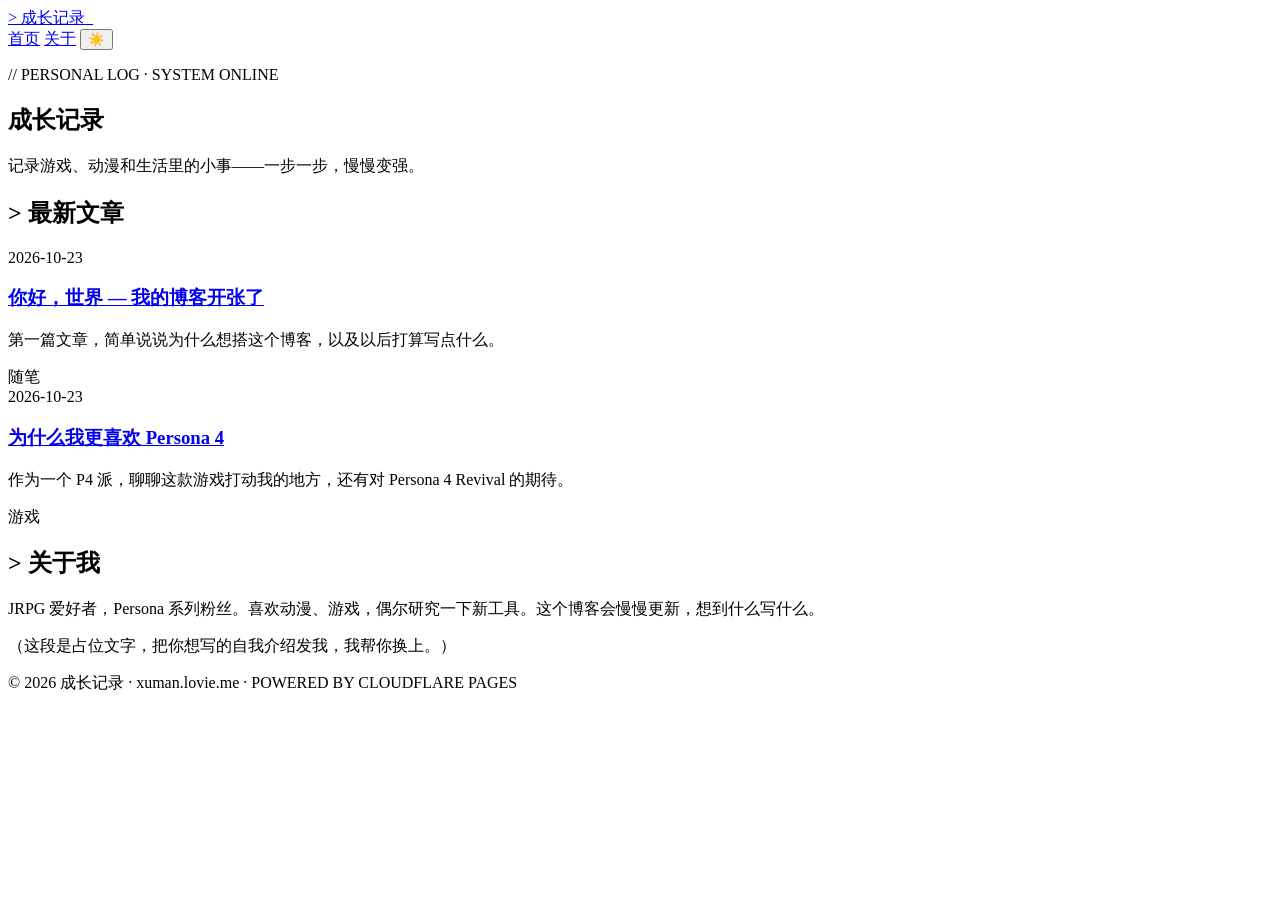
==== index.html @ 73f1b1ef "Add initial HTML structure for the site" ====
<!DOCTYPE html>
<html lang="zh-CN">
<head>
<meta charset="UTF-8">
<meta name="viewport" content="width=device-width, initial-scale=1.0">
<title>成长记录</title>
<meta name="description" content="成长记录 — 游戏、动漫与生活记录">
<link rel="stylesheet" href="style.css">
</head>
<body>
<div class="scanlines"></div>
<header class="site-header">
  <a class="logo" href="index.html">&gt; 成长记录<span class="cursor">_</span></a>
  <nav>
    <a href="index.html" class="active">首页</a>
    <a href="#about">关于</a>
    <button id="theme-toggle" aria-label="切换深浅色">☀️</button>
  </nav>
</header>

<main>
  <section class="hero">
    <p class="hero-kicker">// PERSONAL LOG · SYSTEM ONLINE</p>
    <h1 class="glitch">成长记录</h1>
    <p class="hero-sub">记录游戏、动漫和生活里的小事——一步一步，慢慢变强。</p>
  </section>

  <section class="post-list">
    <h2 class="section-title">&gt; 最新文章</h2>

    <article class="post-card">
      <time datetime="2026-10-23">2026-10-23</time>
      <h3><a href="posts/hello-world.html">你好，世界 — 我的博客开张了</a></h3>
      <p>第一篇文章，简单说说为什么想搭这个博客，以及以后打算写点什么。</p>
      <span class="tag">随笔</span>
    </article>

    <article class="post-card">
      <time datetime="2026-10-23">2026-10-23</time>
      <h3><a href="posts/persona4.html">为什么我更喜欢 Persona 4</a></h3>
      <p>作为一个 P4 派，聊聊这款游戏打动我的地方，还有对 Persona 4 Revival 的期待。</p>
      <span class="tag">游戏</span>
    </article>
  </section>

  <section id="about" class="about">
    <h2 class="section-title">&gt; 关于我</h2>
    <p>JRPG 爱好者，Persona 系列粉丝。喜欢动漫、游戏，偶尔研究一下新工具。这个博客会慢慢更新，想到什么写什么。</p>
    <p class="about-note">（这段是占位文字，把你想写的自我介绍发我，我帮你换上。）</p>
  </section>
</main>

<footer>
  <p>© 2026 成长记录 · xuman.lovie.me · POWERED BY CLOUDFLARE PAGES</p>
</footer>

<script>
  const btn = document.getElementById('theme-toggle');
  const saved = localStorage.getItem('theme');
  if (saved === 'light') { document.body.classList.add('light'); btn.textContent = '🌙'; }
  btn.addEventListener('click', () => {
    const light = document.body.classList.toggle('light');
    localStorage.setItem('theme', light ? 'light' : 'dark');
    btn.textContent = light ? '🌙' : '☀️';
  });
</script>
</body>
</html>
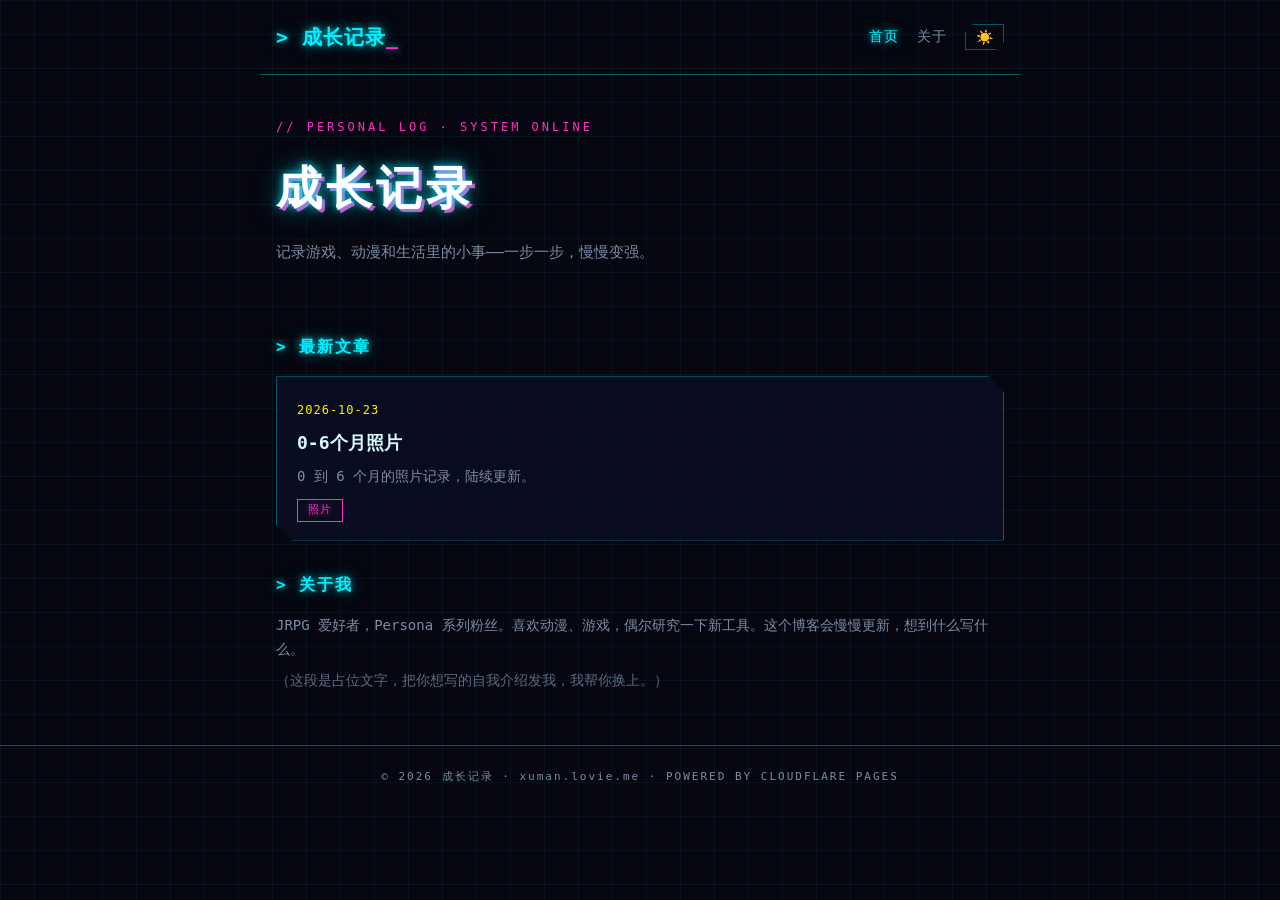
==== commit e67e5bb4: "Update index.html: replace post cards with 0-6 months photo card" ====
--- a/index.html
+++ b/index.html
@@ -1,68 +1,61 @@
 <!DOCTYPE html>
 <html lang="zh-CN">
 <head>
-<meta charset="UTF-8">
-<meta name="viewport" content="width=device-width, initial-scale=1.0">
-<title>成长记录</title>
-<meta name="description" content="成长记录 — 游戏、动漫与生活记录">
-<link rel="stylesheet" href="style.css">
+  <meta charset="UTF-8">
+  <meta name="viewport" content="width=device-width, initial-scale=1.0">
+  <title>成长记录</title>
+  <meta name="description" content="成长记录 — 游戏、动漫与生活记录">
+  <link rel="stylesheet" href="style.css">
 </head>
 <body>
-<div class="scanlines"></div>
-<header class="site-header">
-  <a class="logo" href="index.html">&gt; 成长记录<span class="cursor">_</span></a>
-  <nav>
-    <a href="index.html" class="active">首页</a>
-    <a href="#about">关于</a>
-    <button id="theme-toggle" aria-label="切换深浅色">☀️</button>
-  </nav>
-</header>
+  <div class="scanlines"></div>
+  <header class="site-header">
+    <a class="logo" href="index.html">&gt; 成长记录<span class="cursor">_</span></a>
+    <nav>
+      <a href="index.html" class="active">首页</a>
+      <a href="#about">关于</a>
+      <button id="theme-toggle" aria-label="切换深浅色">☀️</button>
+    </nav>
+  </header>
 
-<main>
-  <section class="hero">
-    <p class="hero-kicker">// PERSONAL LOG · SYSTEM ONLINE</p>
-    <h1 class="glitch">成长记录</h1>
-    <p class="hero-sub">记录游戏、动漫和生活里的小事——一步一步，慢慢变强。</p>
-  </section>
+  <main>
+    <section class="hero">
+      <p class="hero-kicker">// PERSONAL LOG · SYSTEM ONLINE</p>
+      <h1 class="glitch">成长记录</h1>
+      <p class="hero-sub">记录游戏、动漫和生活里的小事——一步一步，慢慢变强。</p>
+    </section>
 
-  <section class="post-list">
-    <h2 class="section-title">&gt; 最新文章</h2>
+    <section class="post-list">
+      <h2 class="section-title">&gt; 最新文章</h2>
 
-    <article class="post-card">
-      <time datetime="2026-10-23">2026-10-23</time>
-      <h3><a href="posts/hello-world.html">你好，世界 — 我的博客开张了</a></h3>
-      <p>第一篇文章，简单说说为什么想搭这个博客，以及以后打算写点什么。</p>
-      <span class="tag">随笔</span>
-    </article>
+      <article class="post-card">
+        <time datetime="2026-10-23">2026-10-23</time>
+        <h3><a href="posts/photos-0-6-months.html">0-6个月照片</a></h3>
+        <p>0 到 6 个月的照片记录，陆续更新。</p>
+        <span class="tag">照片</span>
+      </article>
+    </section>
 
-    <article class="post-card">
-      <time datetime="2026-10-23">2026-10-23</time>
-      <h3><a href="posts/persona4.html">为什么我更喜欢 Persona 4</a></h3>
-      <p>作为一个 P4 派，聊聊这款游戏打动我的地方，还有对 Persona 4 Revival 的期待。</p>
-      <span class="tag">游戏</span>
-    </article>
-  </section>
+    <section id="about" class="about">
+      <h2 class="section-title">&gt; 关于我</h2>
+      <p>JRPG 爱好者，Persona 系列粉丝。喜欢动漫、游戏，偶尔研究一下新工具。这个博客会慢慢更新，想到什么写什么。</p>
+      <p class="about-note">（这段是占位文字，把你想写的自我介绍发我，我帮你换上。）</p>
+    </section>
+  </main>
 
-  <section id="about" class="about">
-    <h2 class="section-title">&gt; 关于我</h2>
-    <p>JRPG 爱好者，Persona 系列粉丝。喜欢动漫、游戏，偶尔研究一下新工具。这个博客会慢慢更新，想到什么写什么。</p>
-    <p class="about-note">（这段是占位文字，把你想写的自我介绍发我，我帮你换上。）</p>
-  </section>
-</main>
+  <footer>
+    <p>© 2026 成长记录 · xuman.lovie.me · POWERED BY CLOUDFLARE PAGES</p>
+  </footer>
 
-<footer>
-  <p>© 2026 成长记录 · xuman.lovie.me · POWERED BY CLOUDFLARE PAGES</p>
-</footer>
-
-<script>
-  const btn = document.getElementById('theme-toggle');
-  const saved = localStorage.getItem('theme');
-  if (saved === 'light') { document.body.classList.add('light'); btn.textContent = '🌙'; }
-  btn.addEventListener('click', () => {
-    const light = document.body.classList.toggle('light');
-    localStorage.setItem('theme', light ? 'light' : 'dark');
-    btn.textContent = light ? '🌙' : '☀️';
-  });
-</script>
+  <script>
+    const btn = document.getElementById('theme-toggle');
+    const saved = localStorage.getItem('theme');
+    if (saved === 'light') { document.body.classList.add('light'); btn.textContent = '🌙'; }
+    btn.addEventListener('click', () => {
+      const light = document.body.classList.toggle('light');
+      localStorage.setItem('theme', light ? 'light' : 'dark');
+      btn.textContent = light ? '🌙' : '☀️';
+    });
+  </script>
 </body>
 </html>
--- a/style.css
+++ b/style.css
@@ -0,0 +1,103 @@
+/* ===== 赛博风 · Cyberpunk ===== */
+:root {
+  --bg: #05060f;
+  --bg-grid: rgba(0, 240, 255, .05);
+  --text: #d7f9ff;
+  --muted: #7d8aa5;
+  --card: rgba(10, 14, 34, .85);
+  --border: rgba(0, 240, 255, .35);
+  --neon: #00f0ff;      /* 青蓝霓虹 */
+  --neon2: #ff2ec4;     /* 品红霓虹 */
+  --accent: #fcee0a;    /* 赛博黄 */
+  --glow: 0 0 6px rgba(0,240,255,.8), 0 0 18px rgba(0,240,255,.35);
+}
+body.light {
+  --bg: #e8ecf8;
+  --bg-grid: rgba(255, 46, 196, .06);
+  --text: #12142b;
+  --muted: #5a6480;
+  --card: rgba(255, 255, 255, .9);
+  --border: rgba(255, 46, 196, .4);
+  --glow: 0 0 6px rgba(255,46,196,.45);
+}
+* { box-sizing: border-box; margin: 0; padding: 0; }
+body {
+  font-family: "JetBrains Mono", "SF Mono", Consolas, "PingFang SC", "Microsoft YaHei", "Noto Sans SC", monospace, sans-serif;
+  background:
+    linear-gradient(var(--bg-grid) 1px, transparent 1px),
+    linear-gradient(90deg, var(--bg-grid) 1px, transparent 1px),
+    var(--bg);
+  background-size: 34px 34px, 34px 34px, auto;
+  color: var(--text);
+  line-height: 1.7;
+  min-height: 100vh;
+}
+.scanlines {
+  pointer-events: none; position: fixed; inset: 0; z-index: 50;
+  background: repeating-linear-gradient(0deg, rgba(255,255,255,.025) 0 1px, transparent 1px 3px);
+  mix-blend-mode: overlay;
+}
+a { color: inherit; text-decoration: none; }
+.site-header {
+  max-width: 760px; margin: 0 auto; padding: 20px 16px;
+  display: flex; justify-content: space-between; align-items: center;
+  border-bottom: 1px solid var(--border);
+}
+.logo {
+  font-size: 20px; font-weight: 800; letter-spacing: 1px; color: var(--neon);
+  text-shadow: var(--glow);
+}
+.logo .cursor { color: var(--neon2); animation: blink 1.1s steps(1) infinite; }
+@keyframes blink { 50% { opacity: 0; } }
+nav { display: flex; gap: 18px; align-items: center; }
+nav a { color: var(--muted); font-size: 14px; text-transform: uppercase; letter-spacing: 1px; }
+nav a.active, nav a:hover { color: var(--neon); text-shadow: var(--glow); }
+#theme-toggle {
+  background: transparent; border: 1px solid var(--border); color: var(--text);
+  padding: 4px 10px; cursor: pointer; font-size: 14px;
+  clip-path: polygon(8px 0, 100% 0, 100% calc(100% - 8px), calc(100% - 8px) 100%, 0 100%, 0 8px);
+}
+main { max-width: 760px; margin: 0 auto; padding: 0 16px 44px; position: relative; }
+.hero { padding: 42px 0 38px; }
+.hero-kicker { color: var(--neon2); font-size: 12px; letter-spacing: 3px; margin-bottom: 12px; }
+.hero h1 {
+  font-size: 46px; font-weight: 900; letter-spacing: 4px; color: #fff;
+  text-shadow: 0 0 8px rgba(0,240,255,.9), 0 0 26px rgba(0,240,255,.5), 3px 3px 0 var(--neon2);
+}
+body.light .hero h1 { color: var(--text); text-shadow: 2px 2px 0 var(--neon), -2px -2px 0 rgba(255,46,196,.5); }
+.hero-sub { color: var(--muted); font-size: 15px; margin-top: 12px; }
+.section-title {
+  font-size: 16px; margin: 30px 0 16px; color: var(--neon); letter-spacing: 2px;
+  text-shadow: var(--glow);
+}
+.post-card {
+  background: var(--card); border: 1px solid var(--border); padding: 18px 20px; margin-bottom: 14px;
+  clip-path: polygon(0 0, calc(100% - 16px) 0, 100% 16px, 100% 100%, 16px 100%, 0 calc(100% - 16px));
+  transition: box-shadow .2s, border-color .2s, transform .2s;
+}
+.post-card:hover {
+  border-color: var(--neon); transform: translateX(4px);
+  box-shadow: -4px 0 0 var(--neon2), 0 0 18px rgba(0,240,255,.25);
+}
+.post-card time { color: var(--accent); font-size: 12px; letter-spacing: 1px; }
+.post-card h3 { font-size: 18px; margin: 6px 0; }
+.post-card h3 a:hover { color: var(--neon); text-shadow: var(--glow); }
+.post-card p { color: var(--muted); font-size: 14px; }
+.tag {
+  display: inline-block; margin-top: 10px; font-size: 11px; letter-spacing: 1px;
+  color: var(--neon2); border: 1px solid var(--neon2); padding: 1px 10px;
+  text-shadow: 0 0 6px rgba(255,46,196,.6);
+}
+.about p { color: var(--muted); font-size: 14px; margin-bottom: 8px; }
+.about-note { font-size: 12px; opacity: .75; }
+article.post { padding-top: 16px; }
+article.post h1 { font-size: 25px; margin: 8px 0 16px; color: #fff; text-shadow: 0 0 10px rgba(0,240,255,.6), 2px 2px 0 var(--neon2); }
+body.light article.post h1 { color: var(--text); }
+article.post time { color: var(--accent); font-size: 12px; letter-spacing: 1px; }
+article.post p { margin-bottom: 14px; font-size: 15px; }
+.back { color: var(--neon); font-size: 13px; letter-spacing: 1px; }
+footer {
+  border-top: 1px solid var(--border); color: var(--muted);
+  text-align: center; font-size: 11px; letter-spacing: 2px; padding: 22px 16px;
+}
+@media (max-width: 520px) { .hero h1 { font-size: 34px; } }
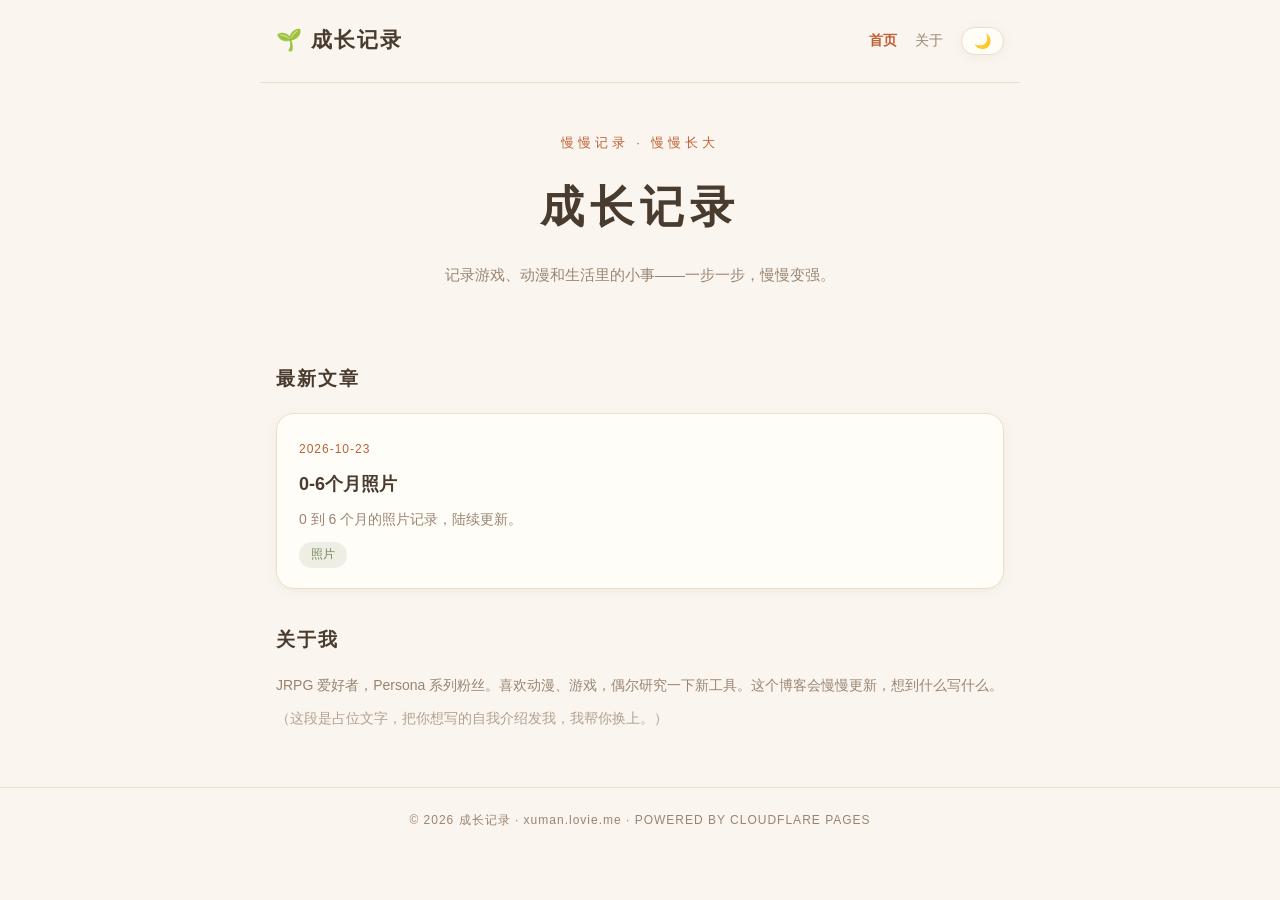
==== commit 5eb2f708: "换风格：赛博朋克改为温馨舒适（暖米白、陶土橘、圆角卡片、柔和阴影）" ====
--- a/index.html
+++ b/index.html
@@ -8,25 +8,24 @@
   <link rel="stylesheet" href="style.css">
 </head>
 <body>
-  <div class="scanlines"></div>
   <header class="site-header">
-    <a class="logo" href="index.html">&gt; 成长记录<span class="cursor">_</span></a>
+    <a class="logo" href="index.html">🌱 成长记录</a>
     <nav>
       <a href="index.html" class="active">首页</a>
       <a href="#about">关于</a>
-      <button id="theme-toggle" aria-label="切换深浅色">☀️</button>
+      <button id="theme-toggle" aria-label="切换深浅色">🌙</button>
     </nav>
   </header>
 
   <main>
     <section class="hero">
-      <p class="hero-kicker">// PERSONAL LOG · SYSTEM ONLINE</p>
-      <h1 class="glitch">成长记录</h1>
+      <p class="hero-kicker">慢慢记录 · 慢慢长大</p>
+      <h1>成长记录</h1>
       <p class="hero-sub">记录游戏、动漫和生活里的小事——一步一步，慢慢变强。</p>
     </section>
 
     <section class="post-list">
-      <h2 class="section-title">&gt; 最新文章</h2>
+      <h2 class="section-title">最新文章</h2>
 
       <article class="post-card">
         <time datetime="2026-10-23">2026-10-23</time>
@@ -37,7 +36,7 @@
     </section>
 
     <section id="about" class="about">
-      <h2 class="section-title">&gt; 关于我</h2>
+      <h2 class="section-title">关于我</h2>
       <p>JRPG 爱好者，Persona 系列粉丝。喜欢动漫、游戏，偶尔研究一下新工具。这个博客会慢慢更新，想到什么写什么。</p>
       <p class="about-note">（这段是占位文字，把你想写的自我介绍发我，我帮你换上。）</p>
     </section>
@@ -50,11 +49,12 @@
   <script>
     const btn = document.getElementById('theme-toggle');
     const saved = localStorage.getItem('theme');
-    if (saved === 'light') { document.body.classList.add('light'); btn.textContent = '🌙'; }
+    if (saved === 'dark') { document.body.classList.add('dark'); btn.textContent = '☀️'; }
+    else { btn.textContent = '🌙'; }
     btn.addEventListener('click', () => {
-      const light = document.body.classList.toggle('light');
-      localStorage.setItem('theme', light ? 'light' : 'dark');
-      btn.textContent = light ? '🌙' : '☀️';
+      const dark = document.body.classList.toggle('dark');
+      localStorage.setItem('theme', dark ? 'dark' : 'light');
+      btn.textContent = dark ? '☀️' : '🌙';
     });
   </script>
 </body>
--- a/style.css
+++ b/style.css
@@ -1,103 +1,102 @@
-/* ===== 赛博风 · Cyberpunk ===== */
+/* ===== 温馨舒适 · Warm & Cozy ===== */
 :root {
-  --bg: #05060f;
-  --bg-grid: rgba(0, 240, 255, .05);
-  --text: #d7f9ff;
-  --muted: #7d8aa5;
-  --card: rgba(10, 14, 34, .85);
-  --border: rgba(0, 240, 255, .35);
-  --neon: #00f0ff;      /* 青蓝霓虹 */
-  --neon2: #ff2ec4;     /* 品红霓虹 */
-  --accent: #fcee0a;    /* 赛博黄 */
-  --glow: 0 0 6px rgba(0,240,255,.8), 0 0 18px rgba(0,240,255,.35);
+  --bg: #faf6ef;            /* 暖米白 */
+  --surface: #fffdf8;       /* 卡片奶白 */
+  --text: #4a3b2f;          /* 暖棕墨 */
+  --muted: #9a8471;         /* 柔和褐灰 */
+  --border: #ecdfca;        /* 沙色邊線 */
+  --accent: #c05f33;        /* 陶土橘 */
+  --accent-soft: rgba(192, 95, 51, .1);
+  --sage: #77875a;          /* 鼠尾草綠（標籤） */
+  --sage-soft: rgba(119, 135, 90, .12);
+  --shadow: 0 2px 12px rgba(133, 94, 55, .08);
+  --shadow-hover: 0 8px 24px rgba(133, 94, 55, .13);
+  --radius: 18px;
 }
-body.light {
-  --bg: #e8ecf8;
-  --bg-grid: rgba(255, 46, 196, .06);
-  --text: #12142b;
-  --muted: #5a6480;
-  --card: rgba(255, 255, 255, .9);
-  --border: rgba(255, 46, 196, .4);
-  --glow: 0 0 6px rgba(255,46,196,.45);
+body.dark {
+  --bg: #251b14;            /* 深可可 */
+  --surface: #33261c;
+  --text: #f2e7d8;
+  --muted: #bfa78f;
+  --border: #4d3a2a;
+  --accent: #e59a6d;
+  --accent-soft: rgba(229, 154, 109, .14);
+  --sage: #a9bc8a;
+  --sage-soft: rgba(169, 188, 138, .14);
+  --shadow: 0 2px 12px rgba(0, 0, 0, .25);
+  --shadow-hover: 0 8px 24px rgba(0, 0, 0, .35);
 }
 * { box-sizing: border-box; margin: 0; padding: 0; }
 body {
-  font-family: "JetBrains Mono", "SF Mono", Consolas, "PingFang SC", "Microsoft YaHei", "Noto Sans SC", monospace, sans-serif;
-  background:
-    linear-gradient(var(--bg-grid) 1px, transparent 1px),
-    linear-gradient(90deg, var(--bg-grid) 1px, transparent 1px),
-    var(--bg);
-  background-size: 34px 34px, 34px 34px, auto;
+  font-family: "PingFang SC", "Hiragino Sans GB", "Microsoft YaHei", "Noto Sans SC", sans-serif;
+  background: var(--bg);
   color: var(--text);
-  line-height: 1.7;
+  line-height: 1.8;
   min-height: 100vh;
-}
-.scanlines {
-  pointer-events: none; position: fixed; inset: 0; z-index: 50;
-  background: repeating-linear-gradient(0deg, rgba(255,255,255,.025) 0 1px, transparent 1px 3px);
-  mix-blend-mode: overlay;
+  transition: background .3s, color .3s;
 }
 a { color: inherit; text-decoration: none; }
 .site-header {
-  max-width: 760px; margin: 0 auto; padding: 20px 16px;
+  max-width: 760px; margin: 0 auto; padding: 22px 16px;
   display: flex; justify-content: space-between; align-items: center;
   border-bottom: 1px solid var(--border);
 }
 .logo {
-  font-size: 20px; font-weight: 800; letter-spacing: 1px; color: var(--neon);
-  text-shadow: var(--glow);
+  font-family: "Songti SC", "STSong", "Noto Serif SC", serif;
+  font-size: 21px; font-weight: 700; letter-spacing: 2px; color: var(--text);
 }
-.logo .cursor { color: var(--neon2); animation: blink 1.1s steps(1) infinite; }
-@keyframes blink { 50% { opacity: 0; } }
 nav { display: flex; gap: 18px; align-items: center; }
-nav a { color: var(--muted); font-size: 14px; text-transform: uppercase; letter-spacing: 1px; }
-nav a.active, nav a:hover { color: var(--neon); text-shadow: var(--glow); }
+nav a { color: var(--muted); font-size: 14px; transition: color .2s; }
+nav a.active { color: var(--accent); font-weight: 600; }
+nav a:hover { color: var(--accent); }
 #theme-toggle {
-  background: transparent; border: 1px solid var(--border); color: var(--text);
-  padding: 4px 10px; cursor: pointer; font-size: 14px;
-  clip-path: polygon(8px 0, 100% 0, 100% calc(100% - 8px), calc(100% - 8px) 100%, 0 100%, 0 8px);
+  background: var(--surface); border: 1px solid var(--border); color: var(--text);
+  padding: 5px 12px; cursor: pointer; font-size: 14px; border-radius: 999px;
+  box-shadow: var(--shadow); transition: transform .15s, box-shadow .2s;
 }
-main { max-width: 760px; margin: 0 auto; padding: 0 16px 44px; position: relative; }
-.hero { padding: 42px 0 38px; }
-.hero-kicker { color: var(--neon2); font-size: 12px; letter-spacing: 3px; margin-bottom: 12px; }
+#theme-toggle:hover { transform: translateY(-1px); box-shadow: var(--shadow-hover); }
+#theme-toggle:active { transform: translateY(1px); }
+main { max-width: 760px; margin: 0 auto; padding: 0 16px 48px; position: relative; }
+.hero { padding: 48px 0 40px; text-align: center; }
+.hero-kicker { color: var(--accent); font-size: 13px; letter-spacing: 4px; margin-bottom: 14px; }
 .hero h1 {
-  font-size: 46px; font-weight: 900; letter-spacing: 4px; color: #fff;
-  text-shadow: 0 0 8px rgba(0,240,255,.9), 0 0 26px rgba(0,240,255,.5), 3px 3px 0 var(--neon2);
+  font-family: "Songti SC", "STSong", "Noto Serif SC", serif;
+  font-size: 44px; font-weight: 700; letter-spacing: 6px; color: var(--text);
 }
-body.light .hero h1 { color: var(--text); text-shadow: 2px 2px 0 var(--neon), -2px -2px 0 rgba(255,46,196,.5); }
-.hero-sub { color: var(--muted); font-size: 15px; margin-top: 12px; }
+.hero-sub { color: var(--muted); font-size: 15px; margin-top: 14px; }
 .section-title {
-  font-size: 16px; margin: 30px 0 16px; color: var(--neon); letter-spacing: 2px;
-  text-shadow: var(--glow);
+  font-family: "Songti SC", "STSong", "Noto Serif SC", serif;
+  font-size: 19px; font-weight: 700; margin: 34px 0 16px; color: var(--text);
+  letter-spacing: 2px;
 }
 .post-card {
-  background: var(--card); border: 1px solid var(--border); padding: 18px 20px; margin-bottom: 14px;
-  clip-path: polygon(0 0, calc(100% - 16px) 0, 100% 16px, 100% 100%, 16px 100%, 0 calc(100% - 16px));
-  transition: box-shadow .2s, border-color .2s, transform .2s;
+  background: var(--surface); border: 1px solid var(--border); border-radius: var(--radius);
+  padding: 20px 22px; margin-bottom: 14px; box-shadow: var(--shadow);
+  transition: box-shadow .25s, transform .25s;
 }
-.post-card:hover {
-  border-color: var(--neon); transform: translateX(4px);
-  box-shadow: -4px 0 0 var(--neon2), 0 0 18px rgba(0,240,255,.25);
-}
+.post-card:hover { transform: translateY(-2px); box-shadow: var(--shadow-hover); }
 .post-card time { color: var(--accent); font-size: 12px; letter-spacing: 1px; }
 .post-card h3 { font-size: 18px; margin: 6px 0; }
-.post-card h3 a:hover { color: var(--neon); text-shadow: var(--glow); }
+.post-card h3 a { transition: color .2s; }
+.post-card h3 a:hover { color: var(--accent); }
 .post-card p { color: var(--muted); font-size: 14px; }
 .tag {
-  display: inline-block; margin-top: 10px; font-size: 11px; letter-spacing: 1px;
-  color: var(--neon2); border: 1px solid var(--neon2); padding: 1px 10px;
-  text-shadow: 0 0 6px rgba(255,46,196,.6);
+  display: inline-block; margin-top: 10px; font-size: 12px;
+  color: var(--sage); background: var(--sage-soft); padding: 2px 12px; border-radius: 999px;
 }
 .about p { color: var(--muted); font-size: 14px; margin-bottom: 8px; }
 .about-note { font-size: 12px; opacity: .75; }
 article.post { padding-top: 16px; }
-article.post h1 { font-size: 25px; margin: 8px 0 16px; color: #fff; text-shadow: 0 0 10px rgba(0,240,255,.6), 2px 2px 0 var(--neon2); }
-body.light article.post h1 { color: var(--text); }
+article.post h1 {
+  font-family: "Songti SC", "STSong", "Noto Serif SC", serif;
+  font-size: 27px; font-weight: 700; margin: 8px 0 16px; color: var(--text); letter-spacing: 1px;
+}
 article.post time { color: var(--accent); font-size: 12px; letter-spacing: 1px; }
 article.post p { margin-bottom: 14px; font-size: 15px; }
-.back { color: var(--neon); font-size: 13px; letter-spacing: 1px; }
+.back { color: var(--accent); font-size: 13px; }
+.back:hover { text-decoration: underline; }
 footer {
   border-top: 1px solid var(--border); color: var(--muted);
-  text-align: center; font-size: 11px; letter-spacing: 2px; padding: 22px 16px;
+  text-align: center; font-size: 12px; letter-spacing: 1px; padding: 22px 16px;
 }
 @media (max-width: 520px) { .hero h1 { font-size: 34px; } }
